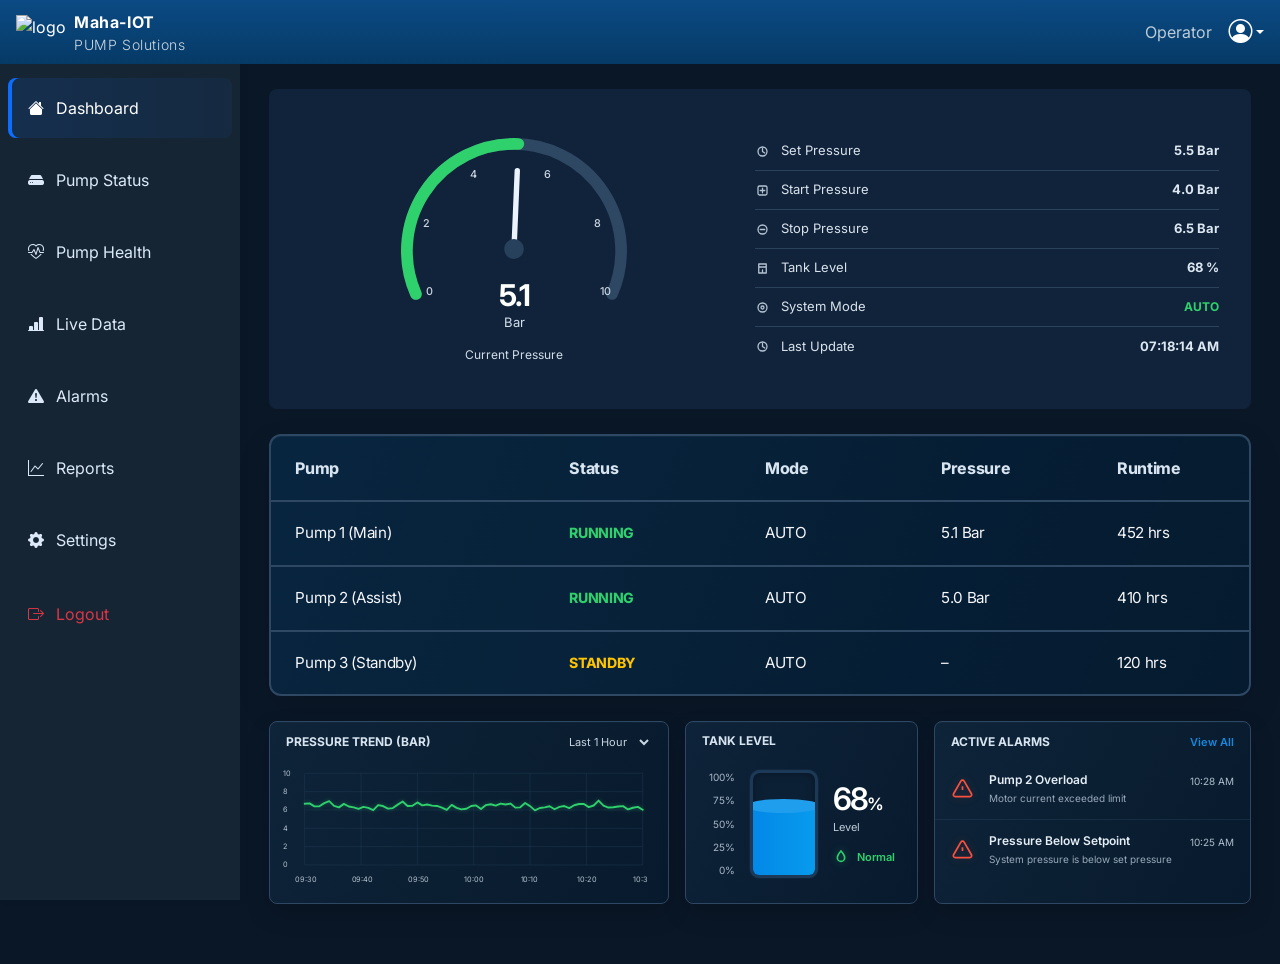
==== web-v2/home1.html @ d456f830 "commit" ====
<!DOCTYPE html>
<html lang="en">

<head>
    <meta charset="utf-8">
    <meta name="viewport" content="width=device-width, initial-scale=1">
    <title>Aquatech — Dashboard</title>
    <link href="https://cdn.jsdelivr.net/npm/bootstrap@5.3.0/dist/css/bootstrap.min.css" rel="stylesheet">
    <link href="https://cdn.jsdelivr.net/npm/bootstrap-icons@1.13.1/font/bootstrap-icons.css" rel="stylesheet">
    <link rel="preconnect" href="https://fonts.googleapis.com">
    <link rel="preconnect" href="https://fonts.gstatic.com" crossorigin>
    <link href="https://fonts.googleapis.com/css2?family=Inter:wght@300;400;500;600;700&display=swap" rel="stylesheet">
    
    <style>
        :root {
            --sidebar-width: 240px;
            --topbar-height: 64px;
            --brand: #0b4a84;
            --panel: #10233a;
            --page: #0a1727;
            --muted: #a8b8c9;
            --line: #2e4762;
            --green: #2fd16d;
            --red: #fa513e;
            --blue: #078fee;
            --yellow: #ffc400;
        }

        * {
            box-sizing: border-box;
        }

        body {
            margin: 0;
            min-height: 100vh;
            background: var(--page);
            font-family: 'Inter', sans-serif;
            color: #fff;
            overflow-x: hidden;
        }

        /* Topbar */
        .topbar {
            height: var(--topbar-height);
            background: linear-gradient(180deg, var(--brand), #063a66);
            color: #fff;
        }

        .topbar .brand {
            font-weight: 700;
            letter-spacing: 0.6px;
        }

        /* Sidebar */
        .app-sidebar {
            width: var(--sidebar-width);
            background: #162533;
            color: #dbe9f8;
            min-height: 100vh;
            position: fixed;
            top: 0;
            left: 0;
            padding-top: var(--topbar-height);
            box-shadow: 2px 0 8px rgba(0, 0, 0, 0.06);
            z-index: 1020;
        }

        .app-sidebar .nav-link {
            color: inherit;
            padding: 18px 20px;
            border-radius: 8px;
            margin: 6px 8px;
        }

        .app-sidebar .nav-link:hover {
            background: rgba(255, 255, 255, 0.03);
            color: #fff;
        }

        .app-sidebar .nav-link.active {
            background: linear-gradient(90deg, #0d6efd22, #0d6efd11);
            box-shadow: inset 4px 0 0 #0d6efd;
            color: #fff;
        }

        /* Main content offset */
        @media(min-width:992px) {
            main.content {
                margin-left: var(--sidebar-width);
                margin-top: var(--topbar-height);
            }
        }
        @media(max-width:991px) {
            .app-sidebar { display: none; }
            main.content { margin-top: var(--topbar-height); }
        }

        /* Dashboard Container */
        .dashboard {
            width: auto;
            min-height: calc(100vh - var(--topbar-height));
            padding: 25px 29px;
        }

        /* Top Panel (Gauge & Details) */
        .top-panel {
            display: grid;
            grid-template-columns: 1fr 1.08fr;
            gap: 25px;
            align-items: center;
            background: var(--panel);
            padding: 25px 29px;
            border-radius: 8px;
            margin-bottom: 25px;
        }

        /* Gauge */
        .gauge {
            position: relative;
            width: 280px;
            height: 270px;
            justify-self: center;
        }

        svg.gauge-svg {
            width: 100%;
            height: 100%;
            overflow: visible;
        }

        .track {
            fill: none;
            stroke: var(--line);
            stroke-width: 13;
            stroke-linecap: round;
        }

        .progress {
            fill: none;
            stroke: var(--green);
            stroke-width: 13;
            stroke-linecap: round;
        }

        .tick {
            fill: #c9d5e1;
            font-size: 12px;
            font-weight: 500;
        }

        .needle {
            transform-origin: 150px 150px;
            transition: transform .5s cubic-bezier(.22, .8, .32, 1);
        }

        .needle line {
            stroke: #eaf3ff;
            stroke-width: 6;
            stroke-linecap: round;
        }

        .hub {
            fill: #27415c;
        }

        .reading {
            position: absolute;
            top: 166px;
            width: 100%;
            text-align: center;
        }

        .reading strong {
            display: block;
            font-size: 30px;
            line-height: 1;
            letter-spacing: -1px;
        }

        .reading span {
            display: block;
            margin-top: 3px;
            font-size: 13px;
            color: #d4e0ec;
        }

        .reading small {
            display: block;
            margin-top: 13px;
            color: #d3dde8;
            font-size: 12px;
        }

        /* Details */
        .details {
            padding-right: 3px;
        }

        .detail-row {
            height: 39px;
            display: grid;
            grid-template-columns: 18px 1fr auto;
            align-items: center;
            gap: 8px;
            border-bottom: 1px solid #2a425b;
            font-size: 13px;
        }

        .detail-row:last-child {
            border-bottom: 0;
        }

        .icon {
            width: 15px;
            height: 15px;
            fill: none;
            stroke: #b6c5d4;
            stroke-width: 1.7;
            stroke-linecap: round;
            stroke-linejoin: round;
        }

        .label { color: #d9e2eb; }
        .metric { color: #dce7f1; font-weight: 700; }
        .metric.auto { color: var(--green); font-size: 12px; }

        @media (max-width:620px) {
            .dashboard { padding: 18px; }
            .top-panel { grid-template-columns: 1fr; gap: 0; padding: 18px; }
            .details { padding: 0 12px 8px; }
        }

        /* -----------------------
           Pump Status Table Panel
           ----------------------- */
        .pump-panel {
            overflow: hidden;
            border: 2px solid var(--line);
            border-radius: 12px;
            background: linear-gradient(112deg, rgba(8, 39, 66, .9), rgba(4, 27, 48, .84));
            box-shadow: inset 0 1px rgba(143, 191, 229, .05), 0 14px 34px rgba(0, 0, 0, .12);
            margin-bottom: 25px;
        }

        .pump-table {
            --bs-table-bg: transparent;
            --bs-table-color: #f6f7fb;
            table-layout: fixed;
            margin-bottom: 0;
        }

        .pump-table th,
        .pump-table td {
            padding: 1.25rem 2.5%;
            white-space: nowrap;
            border-bottom: 2px solid var(--line);
        }

        .pump-table thead th {
            font-size: clamp(1rem, 1.2vw, 1.25rem);
            font-weight: 750;
            letter-spacing: -.02em;
            color: #d8e5f1;
        }

        .pump-table tbody td {
            font-size: clamp(0.95rem, 1.1vw, 1.15rem);
            font-weight: 400;
            letter-spacing: -.02em;
        }

        .pump-table tbody tr:last-child td {
            border-bottom: 0;
        }

        .pump-table th:nth-child(1), .pump-table td:nth-child(1) { width: 28%; }
        .pump-table th:nth-child(2), .pump-table td:nth-child(2) { width: 20%; }
        .pump-table th:nth-child(3), .pump-table td:nth-child(3) { width: 18%; }
        .pump-table th:nth-child(4), .pump-table td:nth-child(4) { width: 18%; }
        .pump-table th:nth-child(5), .pump-table td:nth-child(5) { width: 16%; }

        .status {
            font-weight: 750;
            font-size: .93em;
        }
        .status-running { color: var(--green); }
        .status-standby { color: var(--yellow); }

        /* -----------------------
           Bottom Cards Section
           ----------------------- */
        .card-panel {
            height: 100%;
            min-height: 183px;
            border: 1px solid var(--line);
            background: linear-gradient(118deg, rgba(14,36,57,.98), rgba(8,26,45,.98));
            border-radius: 8px;
            box-shadow: 0 10px 25px rgba(0,0,0,.16), inset 0 1px 0 rgba(255,255,255,.02);
            overflow: hidden;
            display: flex;
            flex-direction: column;
        }

        .panel-title {
            font-size: 12px;
            font-weight: 700;
            color: #d8e5f1;
            margin: 0;
        }

        /* Chart */
        .period { border: 0; background: transparent; color: #c9d5e1; font-size: 11px; padding: 0; }
        .period:focus { box-shadow: none; color: #fff; outline: none; }
        .chart-area { flex: 1; height: 138px; padding: 4px 12px 9px 4px; }
        #trend { width: 100%; height: 100%; display: block; }
        .grid { stroke: #254158; stroke-width: 1; opacity: .52; }
        .axis { fill: #b3c1cf; font-size: 10px; font-family: Inter, Arial, sans-serif; }
        .trend-line { fill: none; stroke: var(--green); stroke-width: 2.5; stroke-linejoin: round; stroke-linecap: round; filter: drop-shadow(0 0 3px rgba(47, 209, 109, .35)); stroke-dasharray: 600; stroke-dashoffset: 600; animation: draw 2s ease forwards; }
        @keyframes draw { to { stroke-dashoffset: 0; } }

        /* Tank Level */
        .tank-wrap {
            height: 135px;
            display: flex;
            align-items: center;
            justify-content: center;
            gap: 15px;
            padding-top: 0;
            flex: 1;
        }
        
        .tank-y-axis {
            display: flex;
            flex-direction: column;
            justify-content: space-between;
            height: 108px;
            color: var(--muted);
            font-size: 10px;
            text-align: right;
        }

        .tank {
            width: 68px;
            height: 108px;
            position: relative;
            border: 3px solid #1c3a57;
            border-radius: 10px 10px 9px 9px;
            background: #0c2035;
            overflow: hidden;
            box-shadow: inset 0 0 10px rgba(0,0,0,.35), 0 0 2px rgba(103,167,218,.2);
        }
        .water {
            position: absolute;
            left: 0;
            bottom: 0;
            width: 100%;
            height: 68%;
            background: linear-gradient(90deg, #0388e7, #079bed);
            transition: height 1s cubic-bezier(0.4, 0, 0.2, 1);
            animation: water-rise 1.5s cubic-bezier(.2,.8,.2,1);
        }
        .water:before {
            content: "";
            position: absolute;
            left: -11%;
            top: -7px;
            width: 122%;
            height: 14px;
            border-radius: 50%;
            background: #209eee;
            animation: wave 2.5s ease-in-out infinite alternate;
        }
        @keyframes water-rise { from { height: 0; } to { height: 68%; } }
        @keyframes wave { to { transform: translateX(8px) scaleY(.8); } }
        
        .level-number { font-size: 31px; font-weight: 600; letter-spacing: -1.8px; line-height: 1; }
        .level-number small { font-size: 17px; letter-spacing: -.5px; }
        .metric-label { color: #bdc9d4; font-size: 11px; margin-top: 5px; }
        .status-indicator { margin-top: 14px; color: var(--green); font-size: 11px; font-weight: 600; display: flex; align-items: center; gap: 8px; }
        .status-indicator svg { width: 16px; height: 16px; filter: drop-shadow(0 0 4px rgba(47, 209, 109, .45)); }

        /* Alarms */
        .view-all { color: #1688db; text-decoration: none; font-size: 11px; font-weight: 600; }
        .alarm { display: flex; gap: 15px; padding: 13px 16px; }
        .alarm + .alarm { border-top: 1px solid rgba(73,105,132,.2); }
        .alarm-icon { width: 23px; flex: 0 0 23px; color: var(--red); margin-top: 0; filter: drop-shadow(0 0 4px rgba(250, 81, 62, .2)); }
        .alarm-title { font-size: 12px; font-weight: 600; color: #e5edf5; line-height: 1.25; }
        .alarm-desc { color: #97a9ba; font-size: 10px; margin-top: 4px; }
        .alarm-time { margin-left: auto; white-space: nowrap; color: #adbdcb; font-size: 10px; padding-top: 2px; }

    </style>
</head>

<body>
    <!-- topbar -->
    <nav class="topbar d-flex align-items-center px-3 fixed-top">
        <div class="d-flex align-items-center gap-3">
            <button class="btn btn-outline-light d-lg-none" data-bs-toggle="offcanvas" data-bs-target="#mobileNav"><i class="bi bi-list"></i></button>
            <div class="d-flex align-items-center">
                <img src="https://www.meghdootpumps.com/assets/images/resources/logo-1.png" alt="logo" height="34" class="me-2">
                <div class="brand">Maha-IOT <small class="text-light-opacity-50 d-block" style="opacity:.8;font-weight:300">PUMP Solutions</small></div>
            </div>
        </div>
        <div class="ms-auto d-flex align-items-center">
            <div class="me-3 text-light opacity-75 d-none d-md-block">Operator</div>
            <div class="dropdown">
                <a class="d-flex align-items-center text-white text-decoration-none dropdown-toggle" href="#" role="button" data-bs-toggle="dropdown">
                    <i class="bi bi-person-circle fs-4"></i>
                </a>
                <ul class="dropdown-menu dropdown-menu-end">
                    <li><a class="dropdown-item" href="#">Profile</a></li>
                    <li><a class="dropdown-item" href="#">Logout</a></li>
                </ul>
            </div>
        </div>
    </nav>

    <!-- sidebar (desktop) -->
    <aside class="app-sidebar d-none d-lg-block">
        <nav class="nav flex-column mt-2">
            <a class="nav-link active" href="#"><i class="bi bi-house-fill me-2"></i> Dashboard</a>
            <a class="nav-link" href="#"><i class="bi bi-hdd-fill me-2"></i> Pump Status</a>
            <a class="nav-link" href="#"><i class="bi bi-heart-pulse me-2"></i> Pump Health</a>
            <a class="nav-link" href="#"><i class="bi bi-bar-chart-line-fill me-2"></i> Live Data</a>
            <a class="nav-link" href="#"><i class="bi bi-exclamation-triangle-fill me-2"></i> Alarms</a>
            <a class="nav-link" href="#"><i class="bi bi-graph-up me-2"></i> Reports</a>
            <a class="nav-link" href="#"><i class="bi bi-gear-fill me-2"></i> Settings</a>
            <a class="nav-link text-danger mt-2" href="#"><i class="bi bi-box-arrow-right me-2"></i> Logout</a>
        </nav>
    </aside>

    <!-- mobile offcanvas nav -->
    <div class="offcanvas offcanvas-start" tabindex="-1" id="mobileNav">
        <div class="offcanvas-header">
            <h5 class="offcanvas-title">Menu</h5>
            <button type="button" class="btn-close text-reset" data-bs-dismiss="offcanvas"></button>
        </div>
        <div class="offcanvas-body p-0">
            <nav class="nav flex-column">
                <a class="nav-link active px-3" href="#">Dashboard</a>
                <a class="nav-link px-3" href="#">Pump Status</a>
                <a class="nav-link px-3" href="#">Pump Health</a>
                <a class="nav-link px-3" href="#">Live Data</a>
                <a class="nav-link px-3" href="#">Alarms</a>
                <a class="nav-link px-3" href="#">Reports</a>
                <a class="nav-link px-3" href="#">Settings</a>
                <a class="nav-link px-3 text-danger" href="#">Logout</a>
            </nav>
        </div>
    </div>

    <!-- main content -->
    <main class="dashboard content">
        
        <!-- Top Section: Gauge & Details -->
        <div class="top-panel">
            <section class="gauge" aria-label="Current pressure gauge">
                <svg class="gauge-svg" viewBox="0 0 300 300" role="img">
                    <path class="track" d="M41 200 A119 119 0 1 1 259 200" />
                    <path id="progress" class="progress" d="M41 200 A119 119 0 1 1 259 200" />
                    <g class="tick">
                        <text x="52" y="201">0</text>
                        <text x="49" y="126">2</text>
                        <text x="101" y="71">4</text>
                        <text x="183" y="71">6</text>
                        <text x="239" y="126">8</text>
                        <text x="245" y="201">10</text>
                    </g>
                    <g id="needle" class="needle">
                        <line x1="150" y1="150" x2="150" y2="63" />
                    </g>
                    <circle class="hub" cx="150" cy="150" r="11" />
                </svg>
                <div class="reading"><strong id="pressure">5.1</strong><span>Bar</span><small>Current Pressure</small></div>
            </section>

            <section class="details" aria-label="Pressure system status">
                <div class="detail-row">
                    <svg class="icon" viewBox="0 0 20 20">
                        <circle cx="10" cy="10" r="6" />
                        <path d="M10 10V6M10 10l3 2" />
                    </svg>
                    <span class="label">Set Pressure</span>
                    <span class="metric">5.5 Bar</span>
                </div>
                <div class="detail-row">
                    <svg class="icon" viewBox="0 0 20 20">
                        <rect x="4" y="4" width="12" height="12" rx="2" />
                        <path d="M7 10h6M10 7v6" />
                    </svg>
                    <span class="label">Start Pressure</span>
                    <span class="metric">4.0 Bar</span>
                </div>
                <div class="detail-row">
                    <svg class="icon" viewBox="0 0 20 20">
                        <circle cx="10" cy="10" r="6" />
                        <path d="M7 10h6" />
                    </svg>
                    <span class="label">Stop Pressure</span>
                    <span class="metric">6.5 Bar</span>
                </div>
                <div class="detail-row">
                    <svg class="icon" viewBox="0 0 20 20">
                        <path d="M5 4h10v12H5zM5 8h10" />
                        <path d="M10 12v3" />
                    </svg>
                    <span class="label">Tank Level</span>
                    <span class="metric" id="topTankMetric">68 %</span>
                </div>
                <div class="detail-row">
                    <svg class="icon" viewBox="0 0 20 20">
                        <circle cx="10" cy="10" r="6" />
                        <circle cx="10" cy="10" r="2" />
                    </svg>
                    <span class="label">System Mode</span>
                    <span class="metric auto">AUTO</span>
                </div>
                <div class="detail-row">
                    <svg class="icon" viewBox="0 0 20 20">
                        <circle cx="10" cy="10" r="6" />
                        <path d="M10 10V6M10 10l3 2" />
                    </svg>
                    <span class="label">Last Update</span>
                    <span id="time" class="metric">--:--:--</span>
                </div>
            </section>
        </div>

        <!-- Middle Section: Pump Status Table -->
        <div class="pump-panel" role="region" aria-label="Pump operational status">
            <div class="table-responsive">
                <table class="table table-borderless align-middle pump-table">
                    <thead>
                        <tr>
                            <th scope="col">Pump</th>
                            <th scope="col">Status</th>
                            <th scope="col">Mode</th>
                            <th scope="col">Pressure</th>
                            <th scope="col">Runtime</th>
                        </tr>
                    </thead>
                    <tbody id="pumpRows"></tbody>
                </table>
            </div>
        </div>

        <!-- Bottom Cards Section -->
        <div class="row g-3">
            
            <!-- Trend Chart -->
            <section class="col-lg-5">
                <div class="card-panel p-2">
                    <div class="d-flex justify-content-between align-items-center px-2 pt-1 pb-2">
                        <h2 class="panel-title mb-0">PRESSURE TREND (BAR)</h2>
                        <select class="period" id="range" aria-label="Chart period">
                            <option>Last 1 Hour</option>
                            <option>Last 6 Hours</option>
                            <option>Today</option>
                        </select>
                    </div>
                    <div class="chart-area">
                        <svg id="trend" viewBox="0 0 500 165" preserveAspectRatio="none" aria-label="Pressure trend chart">
                            <g id="grid"></g>
                            <g id="labels"></g>
                            <path id="line" class="trend-line"></path>
                        </svg>
                    </div>
                </div>
            </section>

            <!-- Tank Level -->
            <section class="col-lg-3 col-md-5">
                <div class="card-panel p-2">
                    <h2 class="panel-title px-2 pt-1 pb-1 mb-0">TANK LEVEL</h2>
                    <div class="tank-wrap">
                        <div class="tank-y-axis">
                            <span>100%</span>
                            <span>75%</span>
                            <span>50%</span>
                            <span>25%</span>
                            <span>0%</span>
                        </div>
                        <div class="tank"><div class="water" id="animatedWater"></div></div>
                        <div>
                            <div class="level-number"><span id="levelValue">68</span><small>%</small></div>
                            <div class="metric-label">Level</div>
                            <div class="status-indicator">
                                <svg viewBox="0 0 24 24" fill="none" stroke="currentColor" stroke-width="2.5">
                                    <path d="M12 3c-3.7 4.2-5.5 7.1-5.5 10a5.5 5.5 0 0 0 11 0c0-2.9-1.8-5.8-5.5-10Z"/>
                                </svg>
                                Normal
                            </div>
                        </div>
                    </div>
                </div>
            </section>

            <!-- Active Alarms -->
            <section class="col-lg-4 col-md-7">
                <div class="card-panel py-2">
                    <div class="d-flex justify-content-between align-items-center px-3 pt-1 pb-2">
                        <h2 class="panel-title mb-0">ACTIVE ALARMS</h2>
                        <a class="view-all" href="#">View All</a>
                    </div>
                    <div class="alarm">
                        <svg class="alarm-icon" viewBox="0 0 24 24" fill="none" stroke="currentColor" stroke-width="1.8">
                            <path d="M10.3 3.8 2.7 17a2 2 0 0 0 1.7 3h15.2a2 2 0 0 0 1.7-3L13.7 3.8a2 2 0 0 0-3.4 0Z"/>
                            <path d="M12 9v4M12 17h.01"/>
                        </svg>
                        <div>
                            <div class="alarm-title">Pump 2 Overload</div>
                            <div class="alarm-desc">Motor current exceeded limit</div>
                        </div>
                        <span class="alarm-time">10:28 AM</span>
                    </div>
                    <div class="alarm">
                        <svg class="alarm-icon" viewBox="0 0 24 24" fill="none" stroke="currentColor" stroke-width="1.8">
                            <path d="M10.3 3.8 2.7 17a2 2 0 0 0 1.7 3h15.2a2 2 0 0 0 1.7-3L13.7 3.8a2 2 0 0 0-3.4 0Z"/>
                            <path d="M12 9v4M12 17h.01"/>
                        </svg>
                        <div>
                            <div class="alarm-title">Pressure Below Setpoint</div>
                            <div class="alarm-desc">System pressure is below set pressure</div>
                        </div>
                        <span class="alarm-time">10:25 AM</span>
                    </div>
                </div>
            </section>

        </div>
    </main>

    <script src="https://cdn.jsdelivr.net/npm/bootstrap@5.3.0/dist/js/bootstrap.bundle.min.js"></script>
    <script>
        // -------------------------
        // Pump Table Logic
        // -------------------------
        const pumps = [
            { name: "Pump 1 (Main)", status: "RUNNING", mode: "AUTO", pressure: "5.1 Bar", runtime: "452 hrs" },
            { name: "Pump 2 (Assist)", status: "RUNNING", mode: "AUTO", pressure: "5.0 Bar", runtime: "410 hrs" },
            { name: "Pump 3 (Standby)", status: "STANDBY", mode: "AUTO", pressure: "–", runtime: "120 hrs" }
        ];

        const statusClass = (status) => status === "RUNNING" ? "status-running" : "status-standby";

        document.querySelector("#pumpRows").innerHTML = pumps.map((pump) => `
            <tr>
                <td>${pump.name}</td>
                <td><span class="status ${statusClass(pump.status)}">${pump.status}</span></td>
                <td>${pump.mode}</td>
                <td>${pump.pressure}</td>
                <td>${pump.runtime}</td>
            </tr>
        `).join("");

        // -------------------------
        // Gauge & Time Logic
        // -------------------------
        const pressure = document.getElementById('pressure');
        const needle = document.getElementById('needle');
        const progress = document.getElementById('progress');
        const time = document.getElementById('time');
        const length = progress.getTotalLength();
        progress.style.strokeDasharray = length;
        
        function setPressure(value) {
            const v = Math.max(0, Math.min(10, value));
            pressure.textContent = v.toFixed(1);
            needle.style.transform = `rotate(${-120 + v * 24}deg)`;
            progress.style.strokeDashoffset = length * (1 - v / 10);
        }
        
        function updateTime() { 
            time.textContent = new Date().toLocaleTimeString([], { hour: '2-digit', minute: '2-digit', second: '2-digit' }); 
        }
        
        setPressure(5.1); 
        updateTime(); 
        setInterval(updateTime, 1000);

        // -------------------------
        // Trend Chart Logic
        // -------------------------
        const svgNS = 'http://www.w3.org/2000/svg';
        const grid = document.getElementById('grid');
        const labels = document.getElementById('labels');
        const line = document.getElementById('line');
        const W = 500, H = 165, L = 31, R = 7, T = 15, B = 28;
        
        function el(name, attrs, parent) {
            const n = document.createElementNS(svgNS, name);
            Object.entries(attrs).forEach(([k, v]) => n.setAttribute(k, v));
            parent.appendChild(n);
            return n;
        }
        
        // Build Grid and Y-Axis
        for (let i = 0; i <= 5; i++) {
            const y = T + (H - T - B) * i / 5;
            el('line', { x1: L, y1: y, x2: W - R, y2: y, class: 'grid' }, grid);
            el('text', { x: 1, y: y + 3, class: 'axis' }, labels).textContent = 10 - i * 2;
        }
        // Build X-Axis
        for (let i = 0; i <= 6; i++) {
            const x = L + (W - L - R) * i / 6;
            el('line', { x1: x, y1: T, x2: x, y2: H - B, class: 'grid' }, grid);
            el('text', { x: x - 13, y: H - 5, class: 'axis' }, labels).textContent = ['09:30', '09:40', '09:50', '10:00', '10:10', '10:20', '10:30'][i];
        }
        
        function makeData(amplitude = 1) {
            return Array.from({ length: 70 }, (_, i) => 6.4 + Math.sin(i * .35) * .22 + Math.sin(i * 1.7) * .18 + (i % 5 === 0 ? .2 : -.05) + (Math.random() - .5) * amplitude * .22);
        }
        
        function draw(data) {
            const pts = data.map((v, i) => {
                const x = L + i * (W - L - R) / (data.length - 1);
                const y = T + (10 - v) / 10 * (H - T - B);
                return `${i ? 'L' : 'M'}${x.toFixed(1)},${y.toFixed(1)}`;
            }).join(' ');
            line.style.animation = 'none';
            line.setAttribute('d', pts);
            void line.getBoundingClientRect(); // trigger reflow
            line.style.animation = 'draw 1.5s ease forwards';
        }
        
        draw(makeData());
        document.getElementById('range').addEventListener('change', () => draw(makeData(1.5)));

        // -------------------------
        // Tank Level Logic
        // -------------------------
        setInterval(() => {
            const n = 67 + Math.floor(Math.random() * 3);
            document.getElementById('levelValue').textContent = n;
            document.getElementById('topTankMetric').textContent = n + ' %';
            document.getElementById('animatedWater').style.height = n + '%';
        }, 4000);
    </script>
</body>
</html>
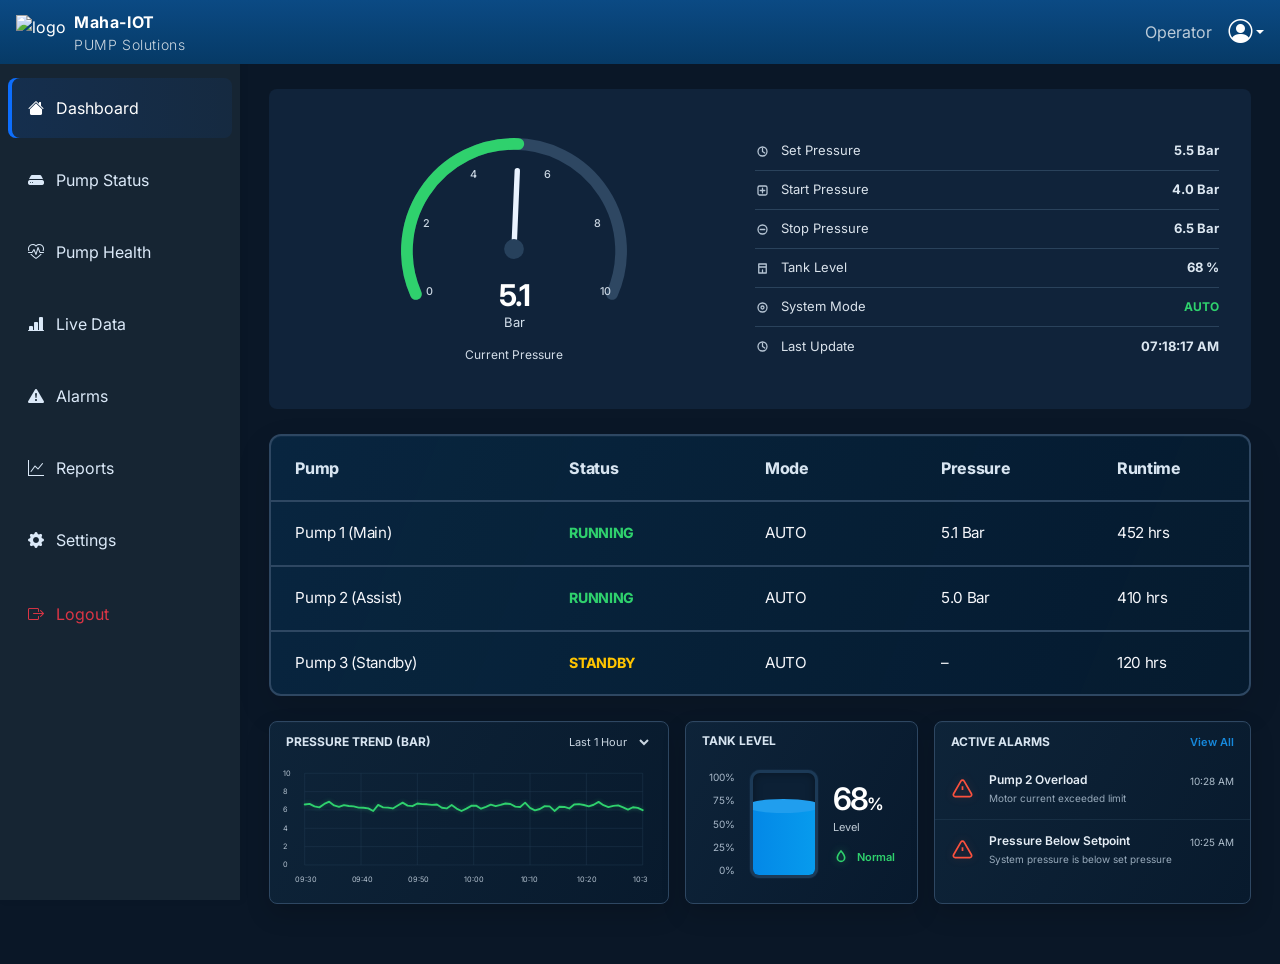
==== commit 89d9ae7e: "commit" ====
--- a/web-v2/home1.html
+++ b/web-v2/home1.html
@@ -4,7 +4,7 @@
 <head>
     <meta charset="utf-8">
     <meta name="viewport" content="width=device-width, initial-scale=1">
-    <title>Aquatech — Dashboard</title>
+    <title>IOT — Dashboard</title>
     <link href="https://cdn.jsdelivr.net/npm/bootstrap@5.3.0/dist/css/bootstrap.min.css" rel="stylesheet">
     <link href="https://cdn.jsdelivr.net/npm/bootstrap-icons@1.13.1/font/bootstrap-icons.css" rel="stylesheet">
     <link rel="preconnect" href="https://fonts.googleapis.com">
